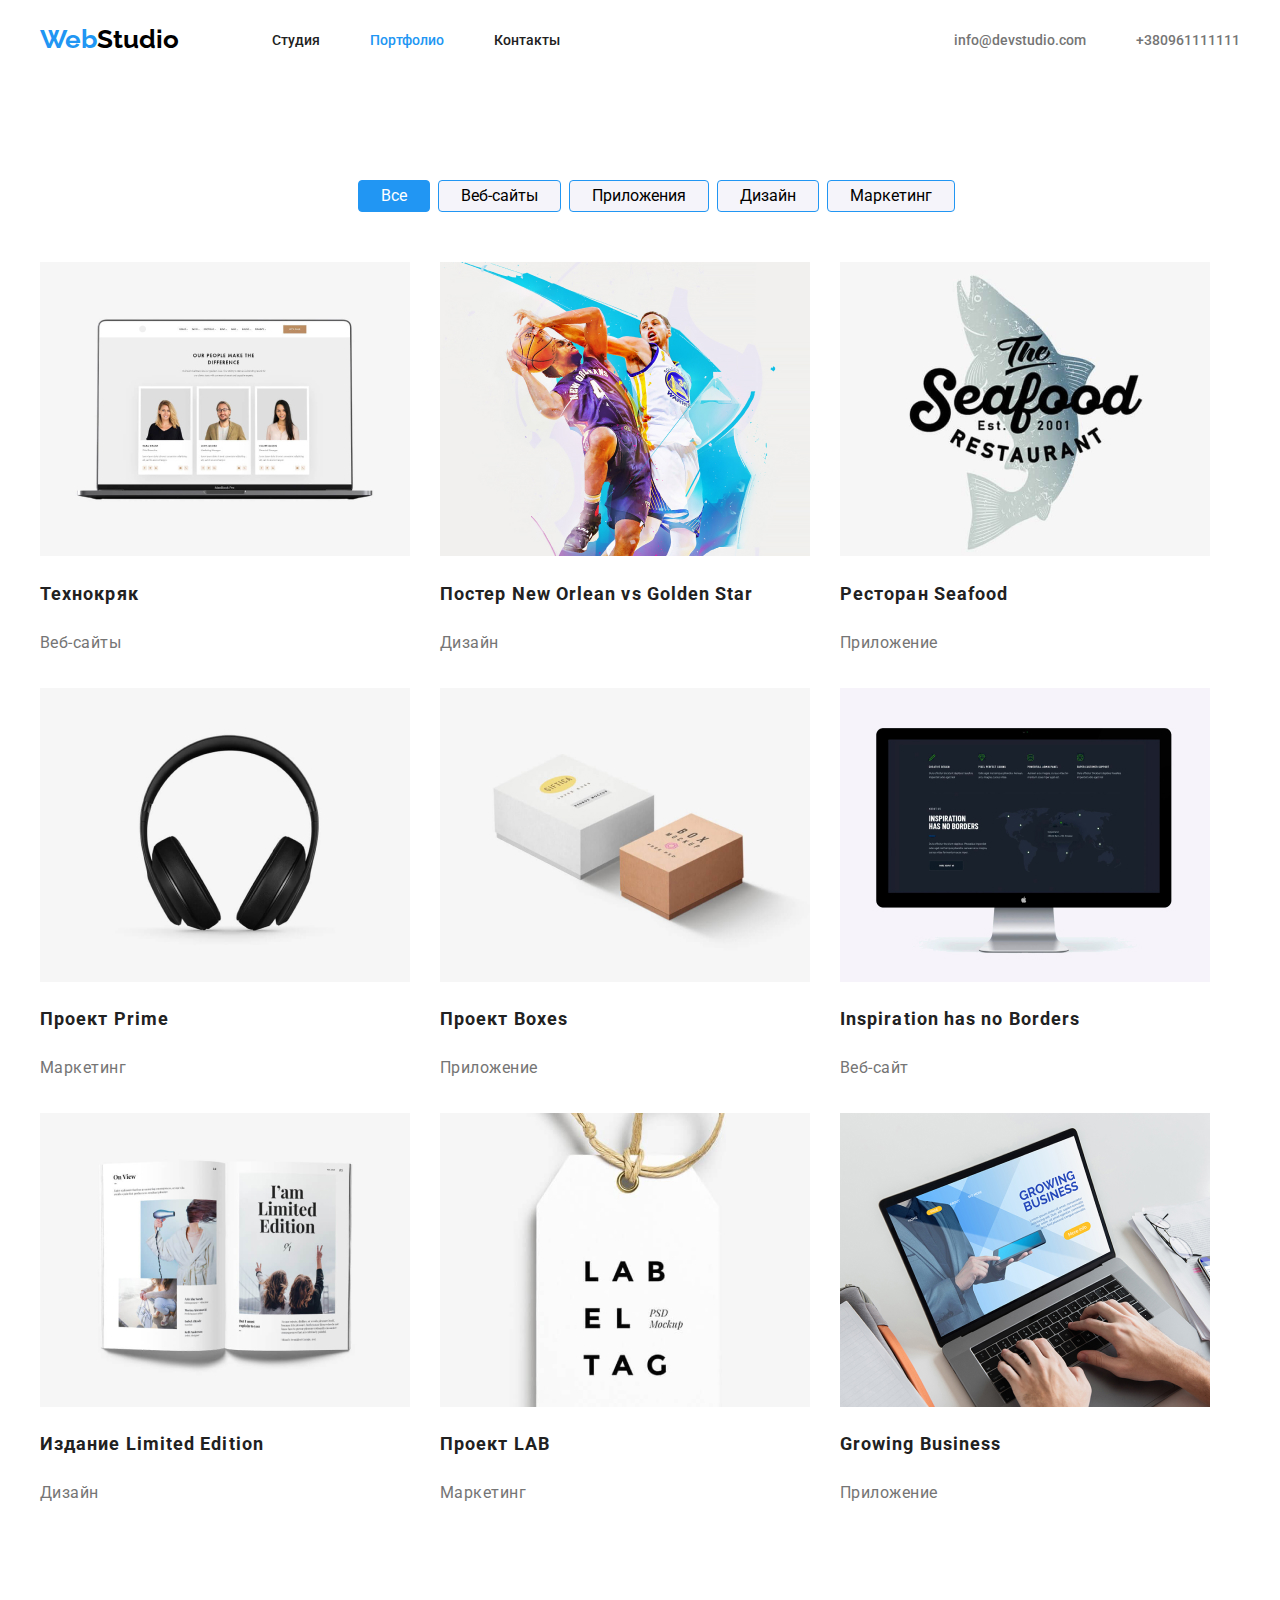
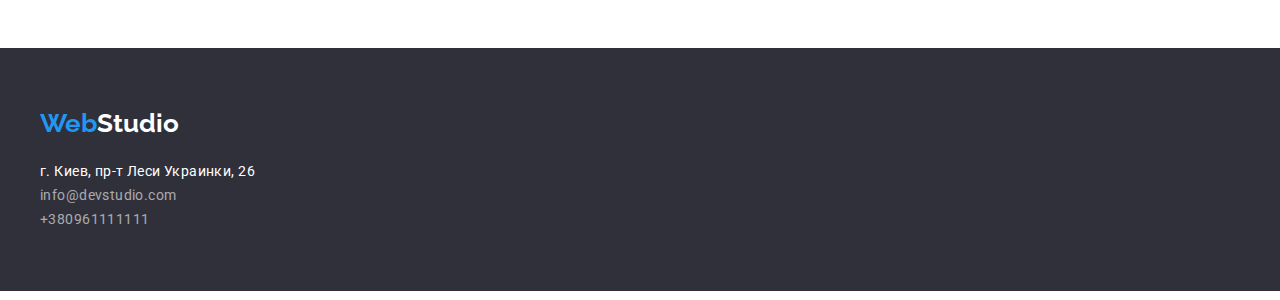
==== portfolio.html @ a410860a "Домашнее задание №3" ====
<!DOCTYPE html>
<html lang="en">
<head>
    <meta charset="UTF-8">
    <meta http-equiv="X-UA-Compatible" content="IE=edge">
    <meta name="viewport" content="width=device-width, initial-scale=1.0">
    <title>Document</title>
    <link rel="preconnect" href="https://fonts.googleapis.com">
<link rel="preconnect" href="https://fonts.gstatic.com" crossorigin>
<link href="https://fonts.googleapis.com/css2?family=Raleway:wght@700&family=Roboto:wght@400;500;700;900&display=swap" rel="stylesheet">
<link rel="stylesheet" href="https://cdnjs.cloudflare.com/ajax/libs/modern-normalize/1.1.0/modern-normalize.min.css">
<link rel="stylesheet" href="./css/styles.css">
       </head>
<body>
    
    <!--Header-->

        <header class="page-header">
        <div class="container">
        <nav class="container main-nav">
        <a href="/" class="logo" style='text-decoration: none'> 
        <span class="web">Web</span>Studio
    </a>
    <ul class="site-nav list">
        <li class="item"> <a href="" class="link">Студия</a></li>
        <li class="item"> <a href="./portfolio.html" class="link carrent">Портфолио</a></li>
        <li class="item"> <a href="" class="link">Контакты</a></li>
    </ul>
        <ul class="contact-nav list" style='text-decoration: none'> 
        <li class="item"> <a href="mailto:info@devstudio.com" class="link">info@devstudio.com</a></li>
        <li class="item"> <a href="tel:+380961111111" class="link">+380961111111</a></li>
    </ul>
</nav>
</div>
    </header>
    
    <main>
        <section class="portfolio">
            <div class="container">
                <ul class="filter">
                <li><button type="button" class="filter-button list current"  style = 'cursor: pointer'>Все</button></li>
                <li> <button type="button" class="filter-button"  style = 'cursor: pointer'>Веб-сайты</button></li>
                <li> <button type="button" class="filter-button"  style = 'cursor: pointer'>Приложения</button></li>
                <li> <button type="button" class="filter-button"  style = 'cursor: pointer'>Дизайн</button></li>
                <li><button  type="button" class="filter-button"  style = 'cursor: pointer'>Маркетинг</button></li>
                </ul>
             
            <ul class="content">
                <li class="content-list">
                    <a class="list" href="" style='text-decoration: none'>
                    <img src="./images/img3.jpg" alt="Технокряк" width=370 height=294>
                    <div class="cards">
                    <h2 class="heading">Технокряк</h2>
                    <p class="coment">Веб-сайты</p>
                    </div>
                    </a>
                    <li class="content-list">
                        <a class="list" href="" style='text-decoration: none'>
                        <img src="./images/img4.jpg" alt="Постер New Orlean vs Golden Star" width=370 height=294>
                        <div class="cards">
                        <h2 class="heading">Постер New Orlean vs Golden Star</h2>
                        <p class="coment">Дизайн</p>
                        </div>
                    </a>
                    <li class="content-list">
                        <a class="list" href="" style='text-decoration: none'>
                        <img src="./images/img5.jpg" alt="Ресторан Seafood" width=370 height=294>
                        <div class="cards">
                        <h2 class="heading">Ресторан Seafood</h2>
                        <p class="coment">Приложение</p>
                        </div>
                    </a>
                    <li class="content-list">
                        <a class="list" href="" style='text-decoration: none'>
                        <img src="./images/img6.jpg" alt="Проект Prime" width=370 height=294>
                        <div class="cards">
                        <h2 class="heading">Проект Prime</h2>
                        <p class="coment">Маркетинг</p>
                        </div>
                    </a>
                    <li class="content-list">
                        <a class="list" href="" style='text-decoration: none'>
                        <img src="./images/img7.jpg" alt="Проект Boxes" width=370 height=294>
                        <div class="cards">
                        <h2 class="heading">Проект Boxes</h2>
                        <p class="coment">Приложение</p>
                        </div>
                    </a>
                    <li class="content-list">
                        <a class="list" href="" style='text-decoration: none'>
                        <img src="./images/img8.jpg" alt="Inspiration has no Borders" width=370 height=294>
                        <div class="cards">
                        <h2 class="heading">Inspiration has no Borders</h2>
                        <p class="coment">Веб-сайт</p>
                        </div>
                    </a>
                    <li class="content-list">
                        <a class="list" href="" style='text-decoration: none'>
                        <img src="./images/img9.jpg" alt="Издание Limited Edition" width=370 height=294>
                        <div class="cards">
                        <h2 class="heading">Издание Limited Edition</h2>
                        <p class="coment">Дизайн</p>
                        </div>
                    </a>
                    <li class="content-list">
                        <a class="list" href="" style='text-decoration: none'>
                        <img src="./images/img10.jpg" alt="Проект LAB" width=370 height=294>
                        <div class="cards">
                        <h2 class="heading">Проект LAB</h2>
                        <p class="coment">Маркетинг</p>
                    </div>
                    </a>
                    <li class="content-list">
                        <a class="list" href="" style='text-decoration: none'>
                        <img src="./images/img11.jpg" alt="Growing Business" width=370 height=294>
                        <div class="cards">
                        <h2 class="heading">Growing Business</h2>
                        <p class="coment">Приложение</p>
                    </div>
                    </a>
            </ul>
            </div>
            </section>
    </main>

        <footer class="footer">
        <div class="container">
        <a href="/" class="logo-item" style='text-decoration: none'>
        <span class="web">Web</span>Studio</a>
        <div class="line">
        <adress class="adress-live">
            г. Киев, пр-т Леси Украинки, 26 <br>
            <ul class="contact-list">
                <li> <a href="mailto:info@devstudio.com" class="contact">info@devstudio.com</a></li>
                <li> <a href="tel:+380961111111" class="contact">+380961111111</a></li>
            </ul>
        </adress>
    </div>
    </div>
    </footer>
    </body>
</html>
---- css/styles.css ----
:root {
    --primery-color: #757575;
    --title-color: #E5E5E5;
    --title-text-colors: #212121;
    --accent-color: #2196F3;
    --logo-color: #000000;
    --hero-text-color: #FFFFFF;
    --fon-color: #2F303A;
    --fon-color-button: #f5f4fa;
    --fon-knob: #188ce8; 
}

.body {
    background-color: #E5E5E5;
    color: #757575;
}

body {
font-family: 'Roboto', sans-serif;
}

.list {
    padding: 0;
    margin: 0;
    list-style: none;
}
/* цвет основного текста #212121*/
/* цвет вторичного текста #757575*/
/* белый #FFFFFF */
/* акцент #2196F3*/
/* вторичный цвет фона #2F303A*/

.container {
    margin-left: auto;
    margin-right: auto;
    width: 1200px;
}

/* Header */

.main-nav {
    display: flex;
    }

.logo {
    display: flex;
    padding-top: 24px;
    padding-bottom: 25px;
    font-style: normal;
    font-weight: bold;
    font-size: 26px;
    line-height: 31px;
    color: var(--logo-color);
}

.logo {
    font-family: 'Raleway', sans-serif;
      }
    
.logo:hover  {
    color: var(--accent-color);
    }

    .page-header {
    background-color: var(--hero-text-color);
    }

    .web {
        color: var(--accent-color);
      }

    /* site-nav */

.site-nav .link {
display: block;
padding-top: 32px;
padding-bottom: 32px;
font-style: normal;
font-weight: 500;
font-size: 14px;
line-height: 16px;
color: var(--title-text-colors);
}

.contact-nav .link {
font-style: normal;
font-weight: 500;
font-size: 14px;
line-height: 16px;
    color: var(--primery-color);
    }

.site-nav .link:hover,  
.site-nav .link:focus {
    color: var(--accent-color);
 }

 .site-nav .link.carrent {
    color: var(--accent-color);
     }

.site-nav {
    display: flex;
    margin-top: 0;
    margin-left: 93px;
    }

.site-nav .item {
    margin-right: 50px;
    }

.site-nav .item:not(:last-child) {
    margin-right: 50px;
}

.site-nav .link.carrent {
    color: var(--accent-color);
 }


 /* Contact */

 .contact-nav {
padding-top: 32px;
padding-bottom: 32px;
font-style: normal;
font-weight: 500;
font-size: 14px;
line-height: 16px;
 }

.contact-nav .link:hover,
.contact-nav .link:focus {
    color: var(--accent-color);
}

.link {
    text-decoration: none
}

.contact-nav .item + .item {
    margin-left: 50px;
}

.contact-nav {
    display: flex;
    margin-top: 0; 
    margin-left: auto;
    align-self: flex-end;
}

 /* Hero */

.element-style {
text-align: center;
}

.hero-title {
    margin-top: 0;
    margin-bottom: 30px;
    font-style: normal;
    font-weight: 900;
    font-size: 44px;
    line-height: 1.36;
    letter-spacing: 0.06em;
    text-transform: uppercase;
    color: var(--hero-text-color);
}

.hero {
    background-color: var(--fon-color);
    margin-bottom: 94px;
     }
 
/* Button */

.button-link {
    font-style: normal;
    font-weight: bold;
    font-size: 16px;
    line-height: 30px;
    letter-spacing: 0.06em;
    width: 200px;
    height: 50px;
    left: 700px;
    top: 430px;
    cursor: pointer;
}
.button-link {
    background-color: var(--fon-knob);
    color: var(--hero-text-color);
     }
.button-link:hover,
.button-link:focus {
 background-color: var(--accent-color);
 color: var(--hero-text-color);
    }

    /* Container */
    
/* Section priorities*/

.priorities-list {
    list-style: none;
}

.priorities-list {
margin-bottom: 10px;
margin-top: 0;
font-style: normal;
font-weight: bold;
font-size: 14px;
line-height: 16px;
letter-spacing: 0.03em;
text-transform: uppercase;
color: var(--title-text-colors);
}

.priorities {
margin-top: 0;
margin-bottom: 0;
font-style: normal;
font-weight: normal;
font-size: 14px;
line-height: 24px;
letter-spacing: 0.03em;
color: var(--primery-color);
}

.priorities-list .item {
    background-color: var(--title-color);
    }

.priorities-list-title {
    list-style: none;
    text-transform: none;
}  

.priorities-list-title {
    margin-top: 0;
    margin-bottom: 0;
    padding-left: 0;
    display: flex;
     }

.priorities-box {
    width: 270px;
    height: 101px;
    }

.priorities-box:not(:last-child) {
    margin-right: 30px;
}

/* Works */

.section-works {
padding-top: 94px;
margin-bottom: 50px;
margin-top: 0;
font-style: normal;
font-weight: bold;
font-size: 36px;
line-height: 42px;
text-align: center;
letter-spacing: 0.03em;
color: var(--title-text-colors);
}

.section-list {
    margin-top: 0;
    margin-bottom: 0;
    padding-left: 15px;
    padding-right: 15px;
    display: flex;
    list-style: none;
    padding-bottom: 94px;
    }   

.work-item:not(:last-child) {
margin-right: 30px;
}

/* Command */

.command { 
padding-top: 94px;
margin-top: 0;
margin-bottom: 50px;
font-style: normal;
font-weight: bold;
font-size: 36px;
line-height: 42px;
letter-spacing: 0.03em;
color: var(--title-text-colors);
    }

.command-item {
    border-radius: 0px 0px 4px 4px;
    background-color: var(--hero-text-color);
}

.command-item:not(:last-child) {
margin-right: 30px;
}

.foto {
    margin-bottom: 30px;
    }

.section {
margin-top: 0;
text-align: center;
font-style: normal;
font-weight: 500;
font-size: 16px;
line-height: 19px;
letter-spacing: 0.03em;
 color: var(--title-text-colors);
    }

.section-title {
font-style: normal;
font-weight: normal;
margin-top: 0;
text-align: center;
margin-bottom: 30px;
font-size: 16px;
line-height: 19px;
letter-spacing: 0.03em;
color: var(--primery-color);
}    

.section-command {
    background-color: var(--fon-color-button);
}

.command-list {
    margin-bottom: 0;
    margin-top: 0;
    padding-left: 15px;
    padding-right: 15px;
    display: flex;
    list-style: none;
    padding-bottom: 94px;
    
     }

/* Footer */

.logo-item {
    display: inline-block;
    margin-bottom: 20px;
    padding-top: 60px;
    font-style: normal;
    font-weight: bold;
    font-size: 26px;
    line-height: 31px;
  color: var(--hero-text-color);
  }

  .logo-item {
    font-family: 'Raleway', sans-serif;
      }
  
    .web {
        color: var(--accent-color);
      }

         /* Adress */

    .line {
    margin-bottom: 9px;
    font-style: normal;
    font-weight: normal;
    font-size: 14px;
    line-height: 24px;
    letter-spacing: 0.03em;
    color: var(--hero-text-color);
      }

    .contact {
    font-style: normal;
    font-weight: normal;
    font-size: 14px;
    line-height: 24px;
    letter-spacing: 0.03em;
    color: rgba(255, 255, 255, 0.6);
     }

     .footer {
         background-color: var(--fon-color);
             }
    .contact {
        text-decoration: none;
            }

    .contact-list {
        list-style-type: none;
    }

    .contact-list {
        display: inline-block;
        margin-top: 0;
        margin-bottom: 60px;
        padding-left: 0;
       }
    
     /* Portfolio */
 
    /* Filter-Button */

.filter-button {
   display: inline-block;
   border-radius: 4px;
   padding: 6px 22px;
   text-align: center;
   margin-right: 8px;
   }

.filter {
    display: flex;
    justify-content: center;
    padding-top: 100px;
    padding-bottom: 50px;
    margin-left: 0;
    margin-top: 0;
    margin-bottom: 0;
    }

.filter {
    list-style: none;
}

.filter .current {
    color: var(--hero-text-color);
    background-color: var(--accent-color);
    border: 1px solid var(--accent-color);
     }   

.filter-button-list {
    color: var(--title-text-colors);
    font-style: normal;
    font-weight: 500;
    font-size: 14px;
    line-height: 16px;
    letter-spacing: 0.02em;
     }

.filter-button {
    background-color: var(--fon-color-button);
    border: 1px solid var(--accent-color);
}

 .filter .filter-button:hover,
.filter .filter-button :focus {
    background-color: var(--accent-color);
    color: var(--hero-text-color);
    }

.content-list {
    list-style: none;
    } 
    
    /* Work */

.heading {
font-style: normal;
font-weight: bold;
font-size: 18px;
line-height: 36px;
letter-spacing: 0.06em;
color: var(--title-text-colors);
}

.coment {
font-style: normal;
font-weight: normal;
font-size: 16px;
line-height: 30px;
letter-spacing: 0.03em;
color: var(--primery-color);
}

/* Flex-container */

.content {
    width: 1200px;
    display: flex;
    flex-wrap: wrap;
    padding-left: 0;
    padding-right: 0;
    margin-top: 0;
    margin-left: auto;
    margin-right: auto;
    }

.portfolio {
    padding-bottom: 94px;
}

.content-list {
    display: flex;
    flex-wrap: wrap;
    }

.cards {
    width: 370px;
    margin-right: 30px;
    margin-bottom: 30px;
}

.flex-element:nth-child(3n) {
    margin-right: 0;
}

.flex-element:nth-last-child(-n + 3) {
    margin-bottom: 0;
}
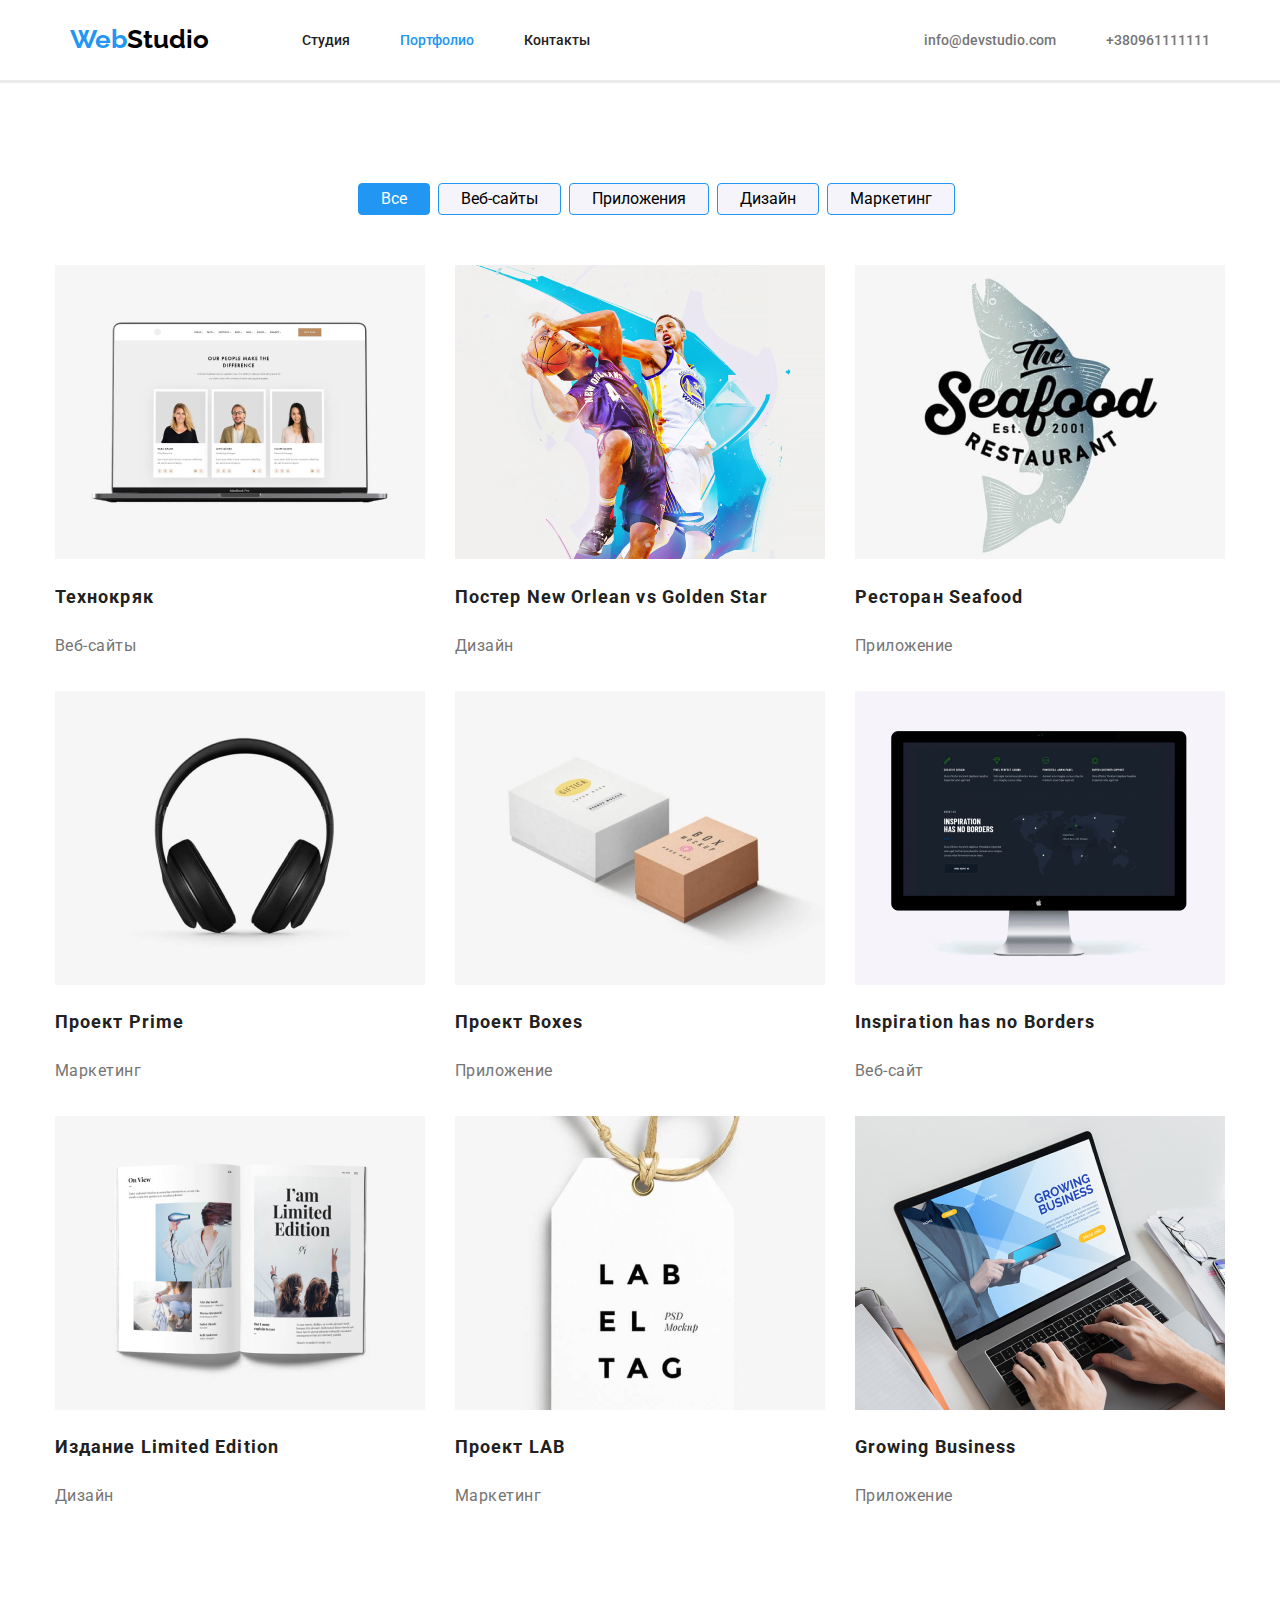
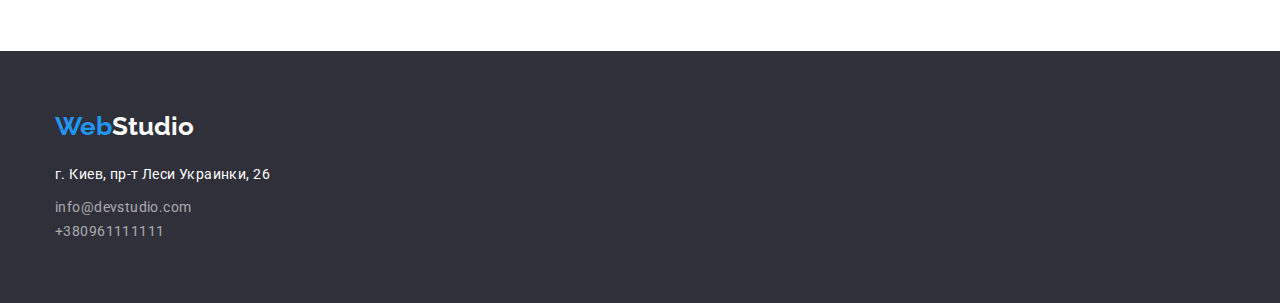
==== commit e0663095: "Исправления ошибок ДЗ №3" ====
--- a/portfolio.html
+++ b/portfolio.html
@@ -22,7 +22,7 @@
         <span class="web">Web</span>Studio
     </a>
     <ul class="site-nav list">
-        <li class="item"> <a href="" class="link">Студия</a></li>
+        <li class="item"> <a href="index.html" class="link">Студия</a></li>
         <li class="item"> <a href="./portfolio.html" class="link carrent">Портфолио</a></li>
         <li class="item"> <a href="" class="link">Контакты</a></li>
     </ul>
@@ -129,14 +129,13 @@
         <span class="web">Web</span>Studio</a>
         <div class="line">
         <adress class="adress-live">
-            г. Киев, пр-т Леси Украинки, 26 <br>
+            г. Киев, пр-т Леси Украинки, 26 <br></div>
             <ul class="contact-list">
                 <li> <a href="mailto:info@devstudio.com" class="contact">info@devstudio.com</a></li>
                 <li> <a href="tel:+380961111111" class="contact">+380961111111</a></li>
             </ul>
         </adress>
-    </div>
-    </div>
+        </div>
     </footer>
     </body>
 </html>
--- a/css/styles.css
+++ b/css/styles.css
@@ -34,11 +34,21 @@
     margin-left: auto;
     margin-right: auto;
     width: 1200px;
+    padding-left: 15px;
+    padding-right: 15px;
 }
 
 /* Header */
 
-.main-nav {
+.page-header .container {
+    display: flex;
+}
+
+.page-header {
+    border-bottom: solid #ECECEC;
+    }
+
+.container .main-nav {
     display: flex;
     }
 
@@ -72,7 +82,7 @@
     /* site-nav */
 
 .site-nav .link {
-display: block;
+display: flex;
 padding-top: 32px;
 padding-bottom: 32px;
 font-style: normal;
@@ -83,11 +93,12 @@
 }
 
 .contact-nav .link {
+display: flex;
 font-style: normal;
 font-weight: 500;
 font-size: 14px;
 line-height: 16px;
-    color: var(--primery-color);
+color: var(--primery-color);
     }
 
 .site-nav .link:hover,  
@@ -105,6 +116,10 @@
     margin-left: 93px;
     }
 
+.site-nav .item:last-child {
+    margin-right: 0;
+}
+
 .site-nav .item {
     margin-right: 50px;
     }
@@ -120,14 +135,16 @@
 
  /* Contact */
 
- .contact-nav {
-padding-top: 32px;
-padding-bottom: 32px;
+.contact-nav {
+align-items: center;
 font-style: normal;
 font-weight: 500;
 font-size: 14px;
 line-height: 16px;
- }
+display: flex;
+margin-top: 0; 
+margin-left: auto;
+}
 
 .contact-nav .link:hover,
 .contact-nav .link:focus {
@@ -140,13 +157,12 @@
 
 .contact-nav .item + .item {
     margin-left: 50px;
-}
-
-.contact-nav {
-    display: flex;
-    margin-top: 0; 
+    }
+
+.contact {
+    display: flex;
     margin-left: auto;
-    align-self: flex-end;
+    align-items: center;
 }
 
  /* Hero */
@@ -169,8 +185,7 @@
 
 .hero {
     background-color: var(--fon-color);
-    margin-bottom: 94px;
-     }
+    }
  
 /* Button */
 
@@ -239,9 +254,15 @@
 .priorities-list-title {
     margin-top: 0;
     margin-bottom: 0;
-    padding-left: 0;
+    padding-left: 15px;
+    padding-right: 15px;
     display: flex;
      }
+
+.priorities-item {
+    padding-top: 94px;
+    padding-bottom: 94px;
+}    
 
 .priorities-box {
     width: 270px;
@@ -255,7 +276,6 @@
 /* Works */
 
 .section-works {
-padding-top: 94px;
 margin-bottom: 50px;
 margin-top: 0;
 font-style: normal;
@@ -270,12 +290,15 @@
 .section-list {
     margin-top: 0;
     margin-bottom: 0;
-    padding-left: 15px;
-    padding-right: 15px;
+    padding-left: 0;
+    padding-right: 0;
     display: flex;
     list-style: none;
     padding-bottom: 94px;
-    }   
+    }
+.work-item {
+    display: block;
+}   
 
 .work-item:not(:last-child) {
 margin-right: 30px;
@@ -283,8 +306,12 @@
 
 /* Command */
 
+.section-command {
+    padding-top: 94px;
+    padding-bottom: 94px;
+}
+
 .command { 
-padding-top: 94px;
 margin-top: 0;
 margin-bottom: 50px;
 font-style: normal;
@@ -342,9 +369,7 @@
     padding-right: 15px;
     display: flex;
     list-style: none;
-    padding-bottom: 94px;
-    
-     }
+    }
 
 /* Footer */
 
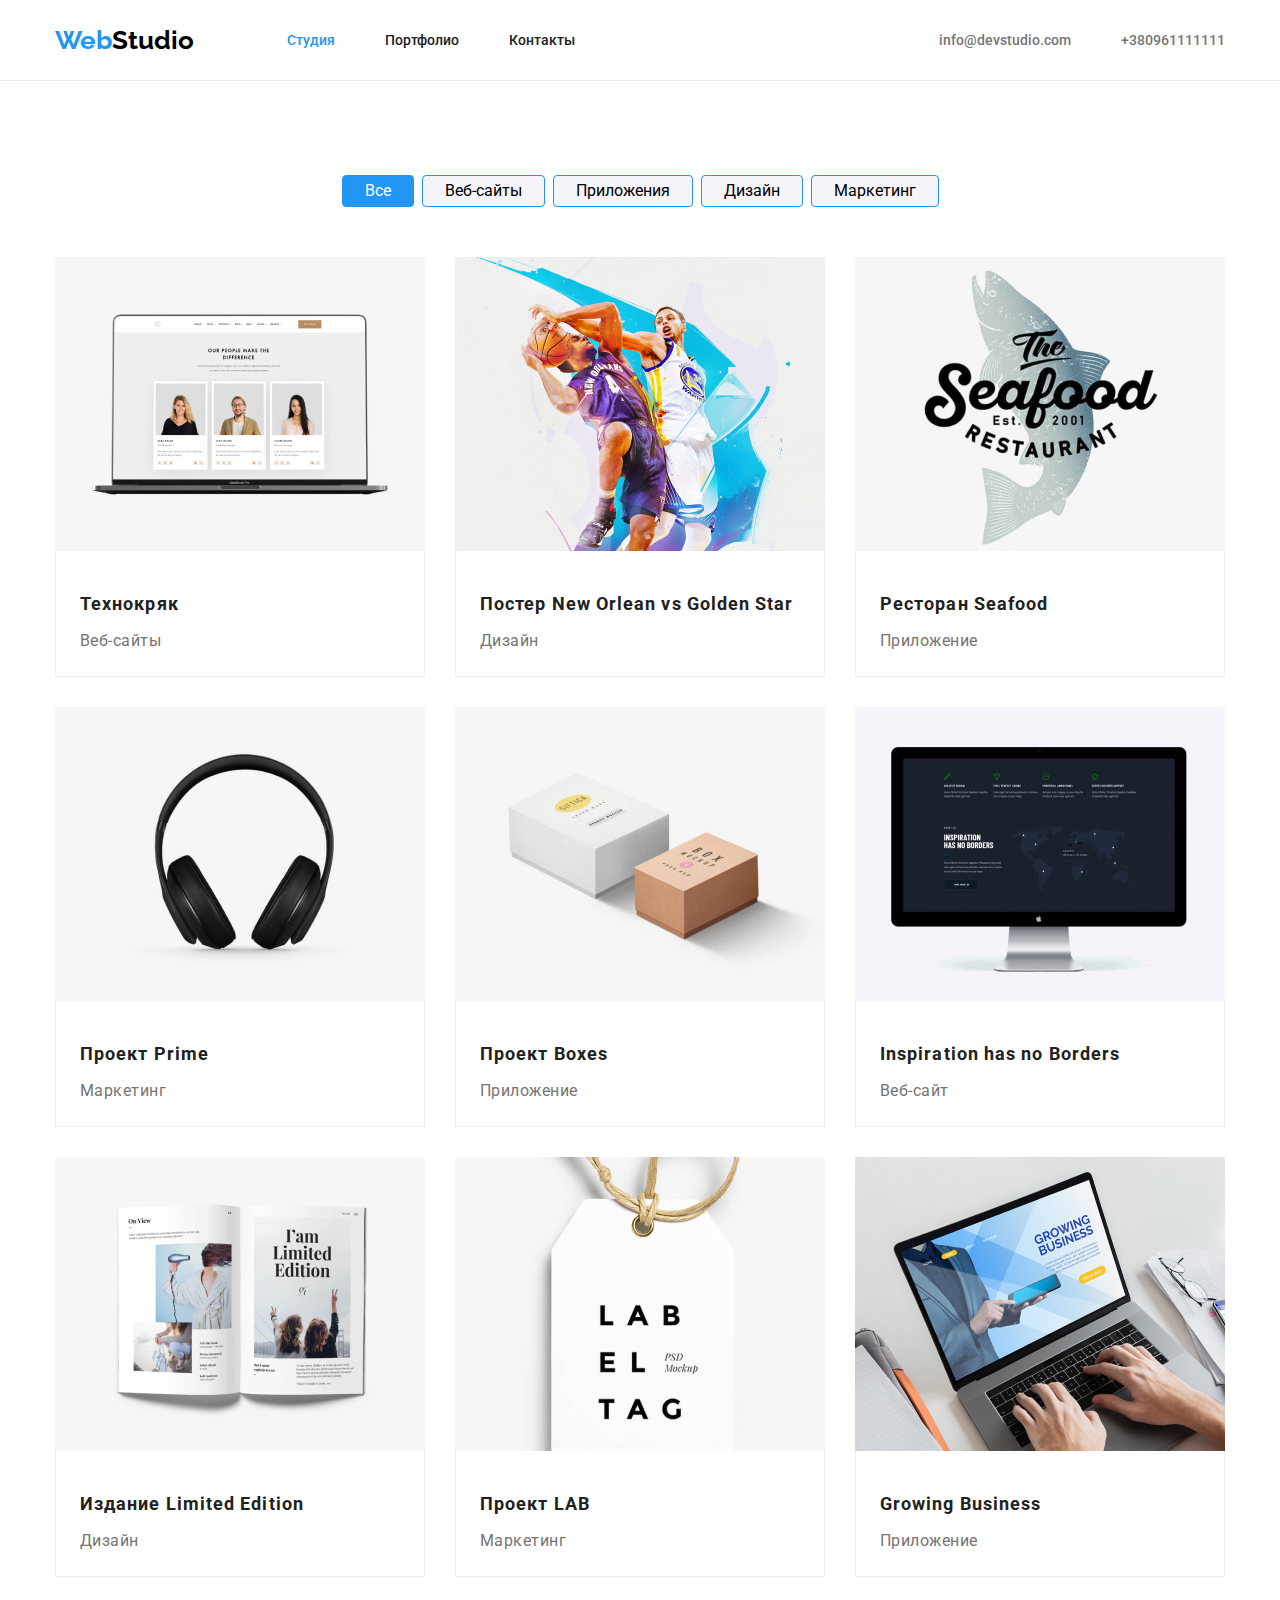
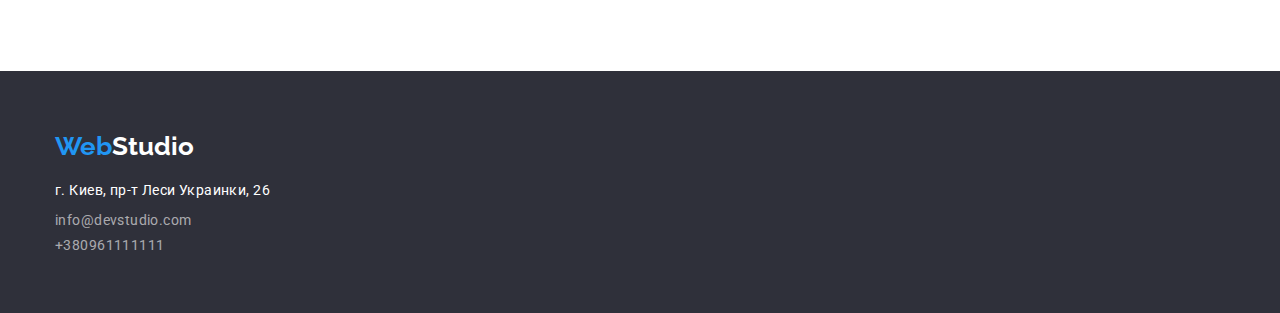
==== commit 9432aabd: "Правки ДЗ №3" ====
--- a/portfolio.html
+++ b/portfolio.html
@@ -15,34 +15,34 @@
     
     <!--Header-->
 
-        <header class="page-header">
+    <header class="page-header">
         <div class="container">
-        <nav class="container main-nav">
-        <a href="/" class="logo" style='text-decoration: none'> 
+        <nav class="main-nav">
+    <a href="/" class="logo" style='text-decoration: none'> 
         <span class="web">Web</span>Studio
     </a>
     <ul class="site-nav list">
-        <li class="item"> <a href="index.html" class="link">Студия</a></li>
-        <li class="item"> <a href="./portfolio.html" class="link carrent">Портфолио</a></li>
+        <li class="item"> <a href="" class="link carrent">Студия</a></li>
+        <li class="item"> <a href="./portfolio.html" class="link">Портфолио</a></li>
         <li class="item"> <a href="" class="link">Контакты</a></li>
     </ul>
+</nav>
         <ul class="contact-nav list" style='text-decoration: none'> 
         <li class="item"> <a href="mailto:info@devstudio.com" class="link">info@devstudio.com</a></li>
         <li class="item"> <a href="tel:+380961111111" class="link">+380961111111</a></li>
-    </ul>
-</nav>
-</div>
+        </ul>
+    </div>
     </header>
     
     <main>
         <section class="portfolio">
             <div class="container">
                 <ul class="filter">
-                <li><button type="button" class="filter-button list current"  style = 'cursor: pointer'>Все</button></li>
-                <li> <button type="button" class="filter-button"  style = 'cursor: pointer'>Веб-сайты</button></li>
-                <li> <button type="button" class="filter-button"  style = 'cursor: pointer'>Приложения</button></li>
-                <li> <button type="button" class="filter-button"  style = 'cursor: pointer'>Дизайн</button></li>
-                <li><button  type="button" class="filter-button"  style = 'cursor: pointer'>Маркетинг</button></li>
+                <li class="knob"><button type="button" class="filter-button list current"  style = 'cursor: pointer'>Все</button></li>
+                <li class="knob"> <button type="button" class="filter-button"  style = 'cursor: pointer'>Веб-сайты</button></li>
+                <li class="knob"> <button type="button" class="filter-button"  style = 'cursor: pointer'>Приложения</button></li>
+                <li class="knob"> <button type="button" class="filter-button"  style = 'cursor: pointer'>Дизайн</button></li>
+                <li class="knob"><button  type="button" class="filter-button"  style = 'cursor: pointer'>Маркетинг</button></li>
                 </ul>
              
             <ul class="content">
@@ -128,13 +128,13 @@
         <a href="/" class="logo-item" style='text-decoration: none'>
         <span class="web">Web</span>Studio</a>
         <div class="line">
-        <adress class="adress-live">
-            г. Киев, пр-т Леси Украинки, 26 <br></div>
+        <address class="adress-live">
+            <p class="town-street">г. Киев, пр-т Леси Украинки, 26 <br></p>
             <ul class="contact-list">
-                <li> <a href="mailto:info@devstudio.com" class="contact">info@devstudio.com</a></li>
-                <li> <a href="tel:+380961111111" class="contact">+380961111111</a></li>
+                <li class="mail"> <a href="mailto:info@devstudio.com" class="contact">info@devstudio.com</a></li>
+                <li class="tefephone"> <a href="tel:+380961111111" class="contact">+380961111111</a></li>
             </ul>
-        </adress>
+        </address>
         </div>
     </footer>
     </body>
--- a/css/styles.css
+++ b/css/styles.css
@@ -38,6 +38,15 @@
     padding-right: 15px;
 }
 
+ul {
+    padding-left: 0;
+    list-style: none;
+}
+
+img {
+    display: block;
+}
+
 /* Header */
 
 .page-header .container {
@@ -45,17 +54,16 @@
 }
 
 .page-header {
-    border-bottom: solid #ECECEC;
+    border-bottom: 1px solid #ECECEC;
     }
 
 .container .main-nav {
     display: flex;
+    align-items: center;
     }
 
 .logo {
     display: flex;
-    padding-top: 24px;
-    padding-bottom: 25px;
     font-style: normal;
     font-weight: bold;
     font-size: 26px;
@@ -82,7 +90,7 @@
     /* site-nav */
 
 .site-nav .link {
-display: flex;
+display: block;
 padding-top: 32px;
 padding-bottom: 32px;
 font-style: normal;
@@ -93,7 +101,7 @@
 }
 
 .contact-nav .link {
-display: flex;
+display: block;
 font-style: normal;
 font-weight: 500;
 font-size: 14px;
@@ -166,6 +174,11 @@
 }
 
  /* Hero */
+
+.hero {
+    padding-top: 200px;
+    padding-bottom: 200px;
+}
 
 .element-style {
 text-align: center;
@@ -207,8 +220,8 @@
      }
 .button-link:hover,
 .button-link:focus {
- background-color: var(--accent-color);
- color: var(--hero-text-color);
+    background-color: var(--accent-color);
+    color: var(--hero-text-color);
     }
 
     /* Container */
@@ -216,10 +229,6 @@
 /* Section priorities*/
 
 .priorities-list {
-    list-style: none;
-}
-
-.priorities-list {
 margin-bottom: 10px;
 margin-top: 0;
 font-style: normal;
@@ -247,15 +256,12 @@
     }
 
 .priorities-list-title {
-    list-style: none;
     text-transform: none;
 }  
 
 .priorities-list-title {
     margin-top: 0;
     margin-bottom: 0;
-    padding-left: 15px;
-    padding-right: 15px;
     display: flex;
      }
 
@@ -266,7 +272,6 @@
 
 .priorities-box {
     width: 270px;
-    height: 101px;
     }
 
 .priorities-box:not(:last-child) {
@@ -274,6 +279,10 @@
 }
 
 /* Works */
+
+.section-work {
+    padding-bottom: 94px;
+}
 
 .section-works {
 margin-bottom: 50px;
@@ -290,14 +299,11 @@
 .section-list {
     margin-top: 0;
     margin-bottom: 0;
-    padding-left: 0;
     padding-right: 0;
     display: flex;
-    list-style: none;
-    padding-bottom: 94px;
     }
 .work-item {
-    display: block;
+    width: 370px;
 }   
 
 .work-item:not(:last-child) {
@@ -305,6 +311,10 @@
 }
 
 /* Command */
+
+img {
+    width: 270;
+}
 
 .section-command {
     padding-top: 94px;
@@ -331,11 +341,8 @@
 margin-right: 30px;
 }
 
-.foto {
-    margin-bottom: 30px;
-    }
-
 .section {
+margin-bottom: 10px;
 margin-top: 0;
 text-align: center;
 font-style: normal;
@@ -351,7 +358,7 @@
 font-weight: normal;
 margin-top: 0;
 text-align: center;
-margin-bottom: 30px;
+margin-bottom: 0;
 font-size: 16px;
 line-height: 19px;
 letter-spacing: 0.03em;
@@ -365,18 +372,25 @@
 .command-list {
     margin-bottom: 0;
     margin-top: 0;
-    padding-left: 15px;
-    padding-right: 15px;
-    display: flex;
-    list-style: none;
-    }
+    padding-left: 0;
+    display: flex;
+    }
+
+.staff {
+    margin-top: 30px;
+    margin-bottom: 10px;
+}
 
 /* Footer */
+
+.footer {
+    padding-top: 60px;
+    padding-bottom: 60px;
+}
 
 .logo-item {
     display: inline-block;
     margin-bottom: 20px;
-    padding-top: 60px;
     font-style: normal;
     font-weight: bold;
     font-size: 26px;
@@ -394,12 +408,10 @@
 
          /* Adress */
 
-    .line {
-    margin-bottom: 9px;
+    .adress-live {
     font-style: normal;
     font-weight: normal;
     font-size: 14px;
-    line-height: 24px;
     letter-spacing: 0.03em;
     color: var(--hero-text-color);
       }
@@ -408,7 +420,6 @@
     font-style: normal;
     font-weight: normal;
     font-size: 14px;
-    line-height: 24px;
     letter-spacing: 0.03em;
     color: rgba(255, 255, 255, 0.6);
      }
@@ -420,42 +431,46 @@
         text-decoration: none;
             }
 
-    .contact-list {
-        list-style-type: none;
-    }
-
-    .contact-list {
-        display: inline-block;
-        margin-top: 0;
-        margin-bottom: 60px;
+        .contact-list {
+        margin-bottom: 0;
         padding-left: 0;
        }
+
+    .mail {
+        margin-bottom: 9px;
+       } 
+
+    .town-street {
+        margin-top: 0;
+        margin-bottom: 0;
+    }
     
      /* Portfolio */
  
     /* Filter-Button */
+
+.portfolio {
+    padding-top: 94px;
+}
 
 .filter-button {
    display: inline-block;
    border-radius: 4px;
    padding: 6px 22px;
    text-align: center;
-   margin-right: 8px;
    }
 
+   .knob:not(:last-child) {
+    margin-right: 8px;
+    }
+
 .filter {
     display: flex;
     justify-content: center;
-    padding-top: 100px;
-    padding-bottom: 50px;
-    margin-left: 0;
-    margin-top: 0;
-    margin-bottom: 0;
-    }
-
-.filter {
-    list-style: none;
-}
+    margin-bottom: 50px;
+    padding-left: 0;
+    margin-top: 0;
+    }
 
 .filter .current {
     color: var(--hero-text-color);
@@ -483,13 +498,10 @@
     color: var(--hero-text-color);
     }
 
-.content-list {
-    list-style: none;
-    } 
-    
     /* Work */
 
 .heading {
+margin-bottom: 4px;
 font-style: normal;
 font-weight: bold;
 font-size: 18px;
@@ -499,6 +511,8 @@
 }
 
 .coment {
+margin-top: 0;
+margin-bottom: 0;
 font-style: normal;
 font-weight: normal;
 font-size: 16px;
@@ -510,12 +524,13 @@
 /* Flex-container */
 
 .content {
-    width: 1200px;
+    width: 1170px;
     display: flex;
     flex-wrap: wrap;
     padding-left: 0;
     padding-right: 0;
     margin-top: 0;
+    margin-bottom: 0;
     margin-left: auto;
     margin-right: auto;
     }
@@ -525,23 +540,32 @@
 }
 
 .content-list {
-    display: flex;
-    flex-wrap: wrap;
-    }
-
-.cards {
-    width: 370px;
     margin-right: 30px;
     margin-bottom: 30px;
-}
-
-.flex-element:nth-child(3n) {
+    width: 370px;
+    }
+    
+.content-list:nth-child(3n) {
     margin-right: 0;
 }
 
-.flex-element:nth-last-child(-n + 3) {
+.content-list:nth-last-child(-n + 3) {
     margin-bottom: 0;
 }
 
-
-
+.cards {
+    padding-top: 20px;
+    padding-right: 24px;
+    padding-bottom: 20px;
+    padding-left: 24px;
+    border-right: 1px solid #EEEEEE;
+    border-bottom: 1px solid #EEEEEE;
+    border-left: 1px solid #EEEEEE;
+}
+
+
+
+
+
+
+
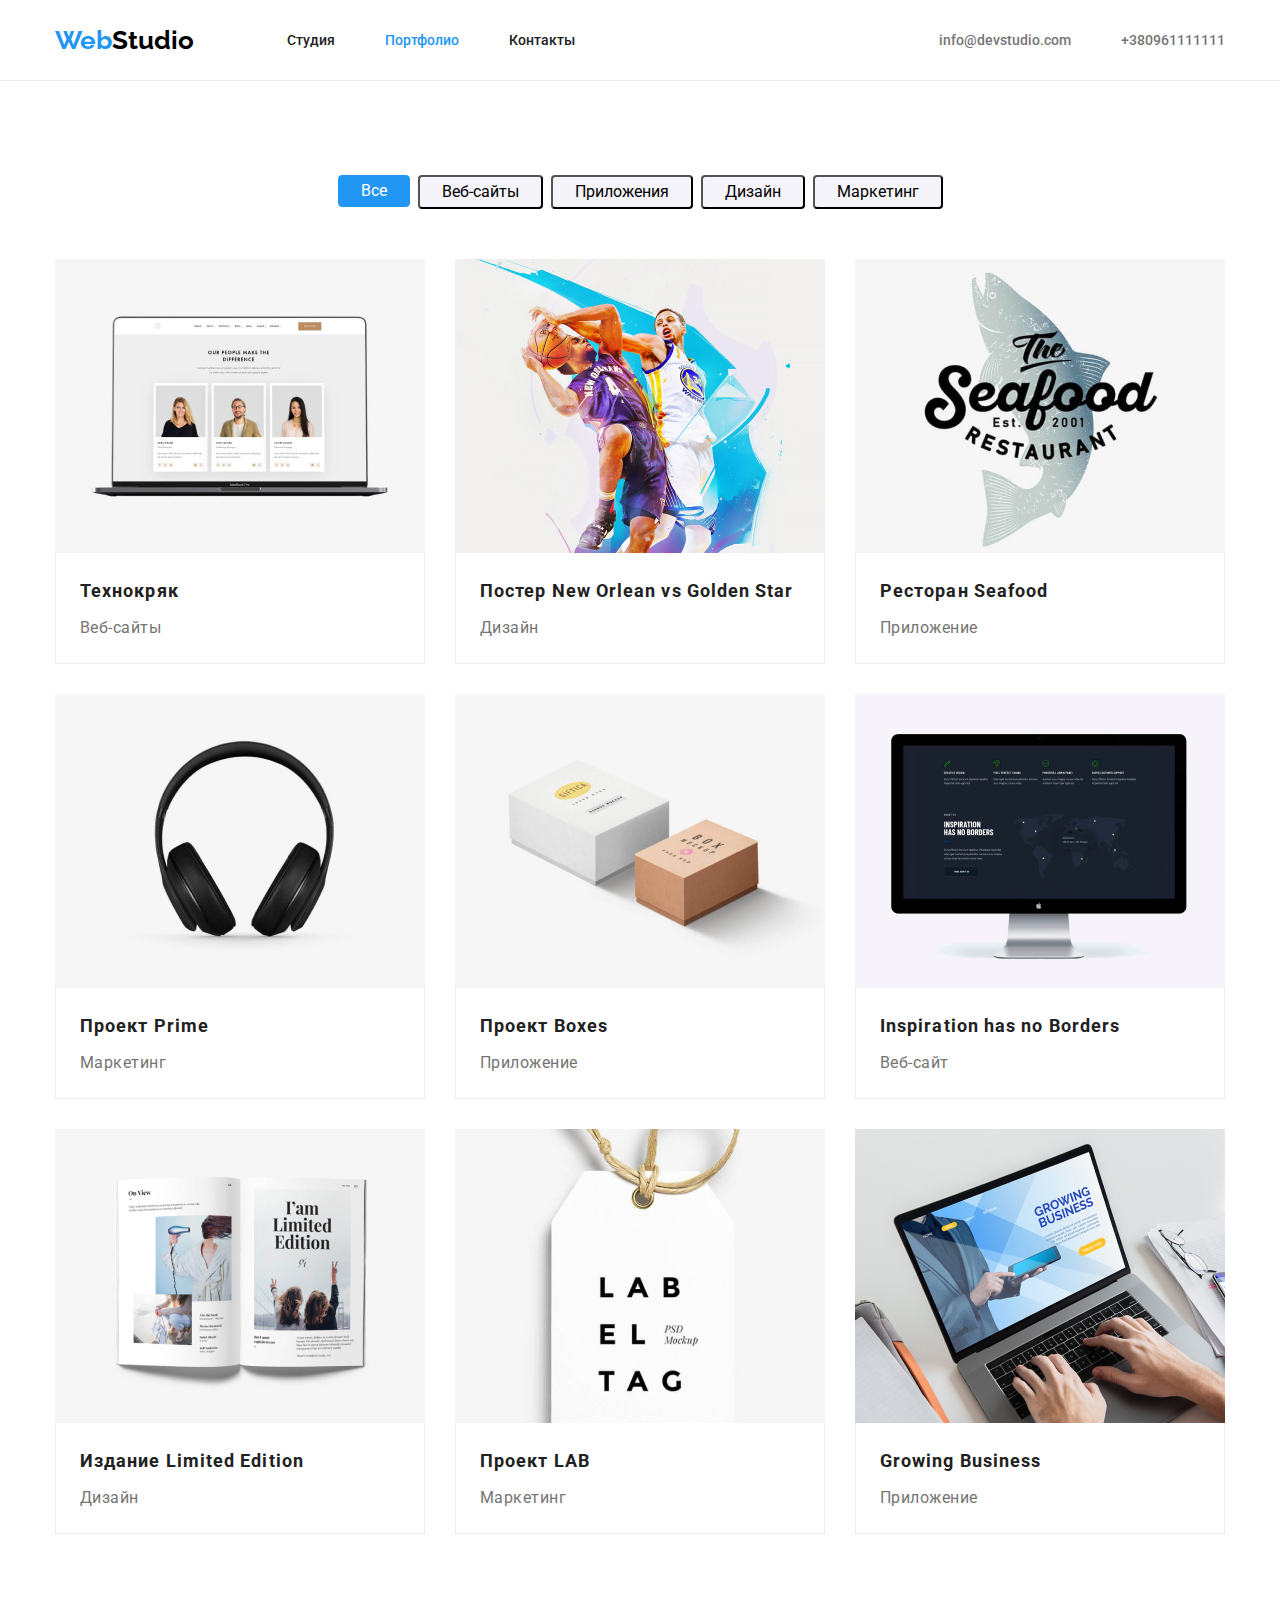
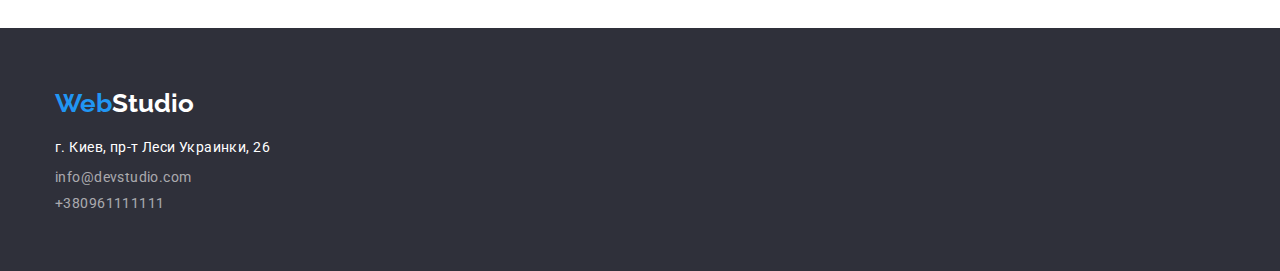
==== commit 9b2b39e0: "Правка" ====
--- a/portfolio.html
+++ b/portfolio.html
@@ -22,8 +22,8 @@
         <span class="web">Web</span>Studio
     </a>
     <ul class="site-nav list">
-        <li class="item"> <a href="" class="link carrent">Студия</a></li>
-        <li class="item"> <a href="./portfolio.html" class="link">Портфолио</a></li>
+        <li class="item"> <a href="index.html" class="link">Студия</a></li>
+        <li class="item"> <a href="./portfolio.html" class="link carrent">Портфолио</a></li>
         <li class="item"> <a href="" class="link">Контакты</a></li>
     </ul>
 </nav>
--- a/css/styles.css
+++ b/css/styles.css
@@ -377,8 +377,8 @@
     }
 
 .staff {
-    margin-top: 30px;
-    margin-bottom: 10px;
+    padding-top: 30px;
+    padding-bottom: 10px;
 }
 
 /* Footer */
@@ -489,8 +489,7 @@
 
 .filter-button {
     background-color: var(--fon-color-button);
-    border: 1px solid var(--accent-color);
-}
+    }
 
  .filter .filter-button:hover,
 .filter .filter-button :focus {
@@ -502,6 +501,7 @@
 
 .heading {
 margin-bottom: 4px;
+margin-top: 0;
 font-style: normal;
 font-weight: bold;
 font-size: 18px;
